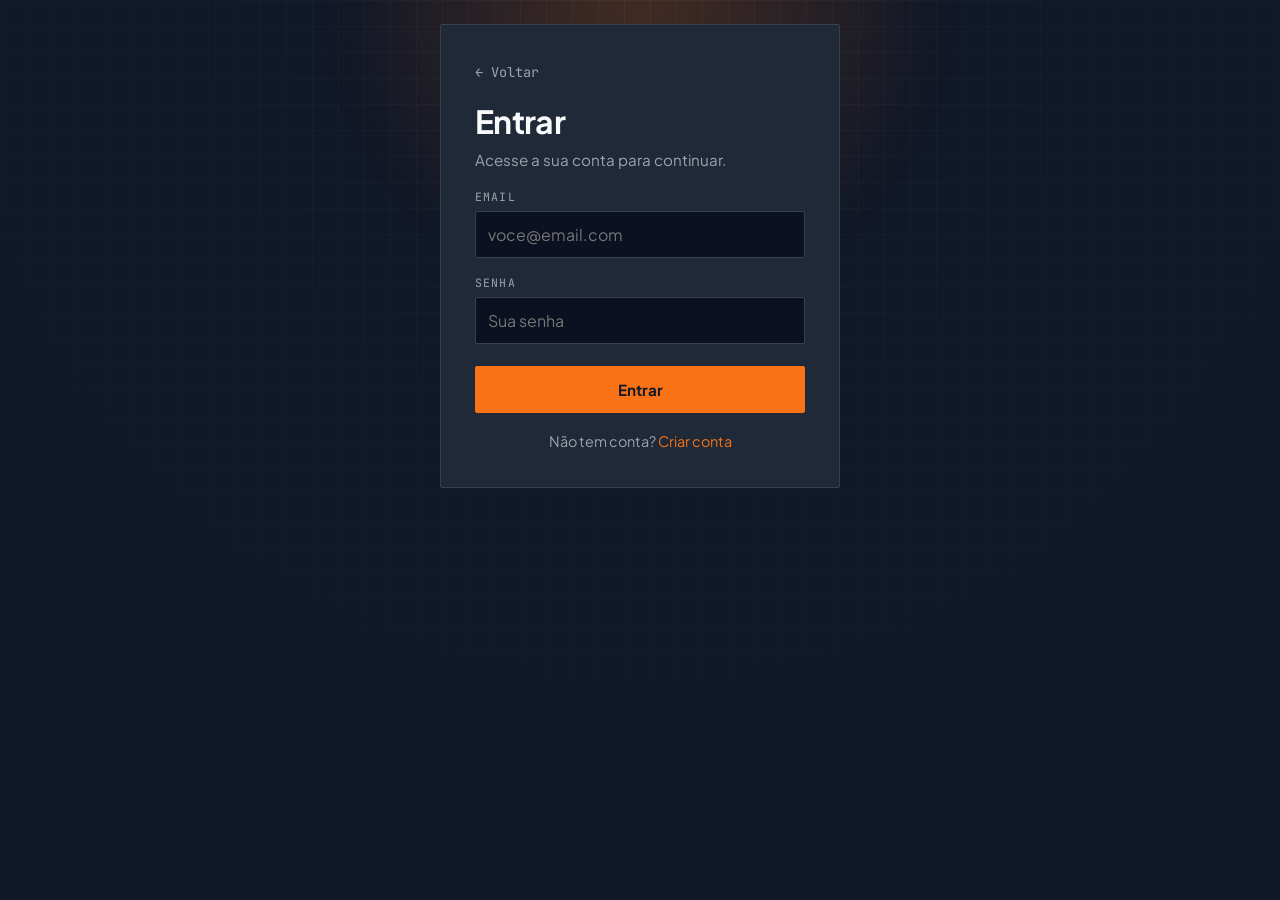
==== app.html @ e4439f46 "Fase 6 - Landing + cadastro/login: autenticacao simulada (auth.js), protecao do app e dados por usua" ====
<!DOCTYPE html>
<html lang="pt-BR">
<head>
  <meta charset="UTF-8">
  <meta name="viewport" content="width=device-width, initial-scale=1.0">
  <title>Controle Financeiro</title>
  <link rel="stylesheet" href="style.css">
</head>
<body>
  <header>
    <div class="topo-app">
      <h1>Meu Controle Financeiro</h1>
      <div class="usuario">
        <span id="usuario-atual"></span>
        <button type="button" id="btn-sair">Sair</button>
      </div>
    </div>
  </header>
  <main>
    <section>
      <h2>Saldo atual</h2>
      <p>R$ <span id="saldo"></span></p>
    </section>

    <section>
      <h2>Resumo</h2>
      <p>Receitas: <span id="total-receitas" class="receita"></span></p>
      <p>Despesas: <span id="total-despesas" class="despesa"></span></p>
    </section>

    <section>
      <h2>Adicionar receita</h2>
      <form id="form-receita">
        <label for="descricao">Descrição</label>
        <input type="text" id="descricao" placeholder="Ex: Salário">
        <label for="valor">Valor (R$)</label>
        <input type="number" id="valor" step="0.01" min="0">
        <button type="submit">Adicionar</button>
      </form>
    </section>

    <section>
      <h2>Adicionar despesa</h2>
      <form id="form-despesa">
        <label for="descricao-despesa">Descrição</label>
        <input type="text" id="descricao-despesa" placeholder="Ex: Aluguel">
        <label for="categoria-despesa">Categoria</label>
        <select id="categoria-despesa">
          <option>Moradia</option>
          <option>Alimentação</option>
          <option>Transporte</option>
          <option>Lazer</option>
          <option>Saúde</option>
          <option>Outros</option>
        </select>
        <label for="valor-despesa">Valor (R$)</label>
        <input type="number" id="valor-despesa" step="0.01" min="0">
        <button type="submit">Adicionar</button>
      </form>
    </section>

    <section>
      <h2>Importar extrato (CSV)</h2>
      <p class="dica">Formato: descricao,valor,tipo,categoria (uma transação por linha).</p>
      <input type="file" id="arquivo-csv" accept=".csv">
    </section>

    <section>
      <h2>Open Finance (simulado)</h2>
      <p class="dica">Conexão fictícia com um banco. Nenhum dado real é usado — é só uma simulação.</p>
      <label for="banco-openfinance">Instituição</label>
      <select id="banco-openfinance">
        <option>Banco Aurora</option>
        <option>Banco Laranja</option>
        <option>Fintech Pingo</option>
      </select>
      <label class="consentimento">
        <input type="checkbox" id="consentimento-openfinance">
        Autorizo o compartilhamento dos meus dados (simulado)
      </label>
      <button type="button" id="btn-openfinance">Conectar e importar</button>
      <p id="status-openfinance"></p>
    </section>

    <section>
      <h2>Gastos por categoria</h2>
      <ul id="lista-categorias"></ul>
    </section>

    <section>
      <h2>Extrato</h2>
      <ul id="lista-transacoes"></ul>
    </section>
  </main>
  <script src="auth.js"></script>
  <script>exigirLogin();</script>
  <script src="app.js"></script>
</body>
</html>
---- style.css ----
body {
  font-family: Arial, sans-serif;
  margin: 0;
  background-color: #111827;
  color: #f9fafb;
}

header {
  background-color: #1f2937;
  padding: 20px;
  text-align: center;
}

header h1 {
  color: #f97316;
  margin: 0;
}

.topo-app {
  display: flex;
  justify-content: space-between;
  align-items: center;
  gap: 10px;
  flex-wrap: wrap;
}

.usuario {
  display: flex;
  align-items: center;
  gap: 12px;
}

#usuario-atual {
  color: #9ca3af;
}

#btn-sair {
  margin-top: 0;
  background-color: #374151;
}

#btn-sair:hover {
  background-color: #4b5563;
}

main {
  padding: 20px;
}

section {
  background-color: #1f2937;
  padding: 20px;
  border-radius: 8px;
  margin-bottom: 20px;
}

label {
  display: block;
  margin-top: 10px;
}

input {
  width: 100%;
  padding: 8px;
  border: 1px solid #374151;
  border-radius: 4px;
  background-color: #111827;
  color: #f9fafb;
}

select {
  width: 100%;
  padding: 8px;
  border: 1px solid #374151;
  border-radius: 4px;
  background-color: #111827;
  color: #f9fafb;
}

button {
  margin-top: 10px;
  padding: 10px 16px;
  background-color: #f97316;
  color: white;
  border: none;
  border-radius: 4px;
  cursor: pointer;
}

button:hover {
  background-color: #ea580c;
}

#saldo {
  font-size: 2em;
  font-weight: bold;
}

ul {
  list-style: none;
  padding: 0;
  margin: 0;
}

li {
  background-color: #111827;
  padding: 10px;
  border-radius: 6px;
  margin-bottom: 8px;
}

.dica {
  color: #9ca3af;
  font-size: 0.9em;
}

input[type="checkbox"] {
  width: auto;
}

.consentimento {
  font-size: 0.9em;
}

#status-openfinance {
  color: #9ca3af;
}

.receita {
  color: #22c55e;
  font-weight: bold;
}

.despesa {
  color: #ef4444;
  font-weight: bold;
}

@media (min-width: 768px) {
  main {
    max-width: 700px;
    margin: 0 auto;
  }
}
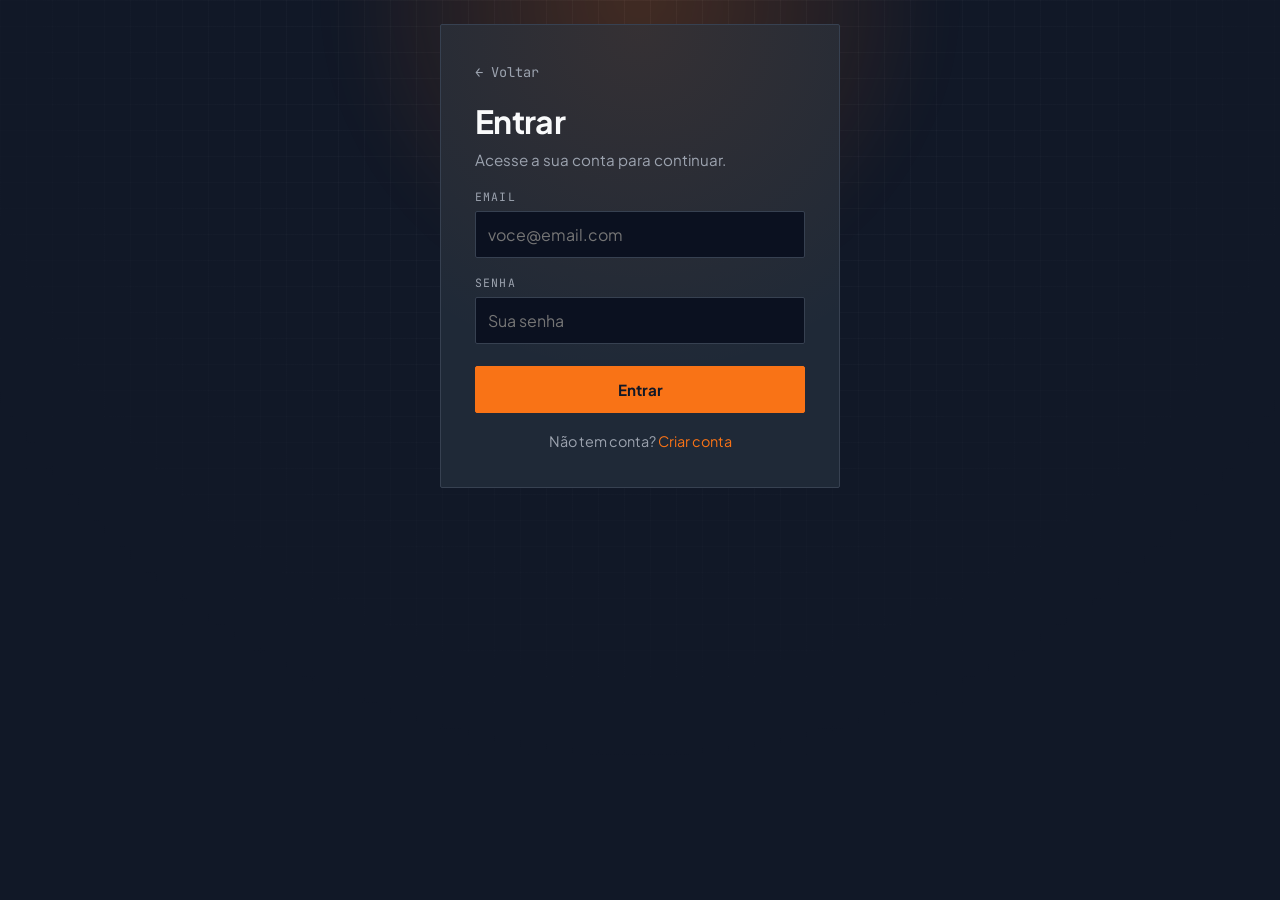
==== commit 228b4631: "UX: nova dashboard no app (grid, cards, extrato hierárquico, feedback in-page CSV), polimento login/" ====
--- a/app.html
+++ b/app.html
@@ -4,94 +4,134 @@
   <meta charset="UTF-8">
   <meta name="viewport" content="width=device-width, initial-scale=1.0">
   <title>Controle Financeiro</title>
+  <link rel="preconnect" href="https://fonts.googleapis.com">
+  <link rel="preconnect" href="https://fonts.gstatic.com" crossorigin>
+  <link href="https://fonts.googleapis.com/css2?family=Plus+Jakarta+Sans:wght@400;500;600;700;800&family=JetBrains+Mono:wght@400;500&display=swap" rel="stylesheet">
   <link rel="stylesheet" href="style.css">
 </head>
 <body>
-  <header>
-    <div class="topo-app">
-      <h1>Meu Controle Financeiro</h1>
-      <div class="usuario">
+  <header class="app-topo">
+    <div class="topo-bar">
+      <div class="marca-app">Controle<span class="ponto">.</span>Financeiro</div>
+      <div class="usuario-area">
         <span id="usuario-atual"></span>
-        <button type="button" id="btn-sair">Sair</button>
+        <button type="button" id="btn-sair" class="btn-ghost">Sair</button>
       </div>
     </div>
   </header>
-  <main>
-    <section>
-      <h2>Saldo atual</h2>
-      <p>R$ <span id="saldo"></span></p>
-    </section>
 
-    <section>
-      <h2>Resumo</h2>
-      <p>Receitas: <span id="total-receitas" class="receita"></span></p>
-      <p>Despesas: <span id="total-despesas" class="despesa"></span></p>
-    </section>
+  <main class="app-main">
+    <div class="grid-principal">
+      <div class="coluna-esquerda">
+        <section class="card-destaque surgir">
+          <p class="label-mono">Saldo atual</p>
+          <p class="saldo-valor"><span id="saldo"></span></p>
+          <p class="dica">Acompanhe em tempo real receitas, despesas e saldos.</p>
+        </section>
 
-    <section>
-      <h2>Adicionar receita</h2>
-      <form id="form-receita">
-        <label for="descricao">Descrição</label>
-        <input type="text" id="descricao" placeholder="Ex: Salário">
-        <label for="valor">Valor (R$)</label>
-        <input type="number" id="valor" step="0.01" min="0">
-        <button type="submit">Adicionar</button>
-      </form>
-    </section>
+        <section class="card surgir surgir-2">
+          <h2>Resumo</h2>
+          <div class="resumo-linha">
+            <span>Receitas</span>
+            <span id="total-receitas" class="receita"></span>
+          </div>
+          <div class="resumo-linha">
+            <span>Despesas</span>
+            <span id="total-despesas" class="despesa"></span>
+          </div>
+        </section>
 
-    <section>
-      <h2>Adicionar despesa</h2>
-      <form id="form-despesa">
-        <label for="descricao-despesa">Descrição</label>
-        <input type="text" id="descricao-despesa" placeholder="Ex: Aluguel">
-        <label for="categoria-despesa">Categoria</label>
-        <select id="categoria-despesa">
-          <option>Moradia</option>
-          <option>Alimentação</option>
-          <option>Transporte</option>
-          <option>Lazer</option>
-          <option>Saúde</option>
-          <option>Outros</option>
-        </select>
-        <label for="valor-despesa">Valor (R$)</label>
-        <input type="number" id="valor-despesa" step="0.01" min="0">
-        <button type="submit">Adicionar</button>
-      </form>
-    </section>
+        <section class="card surgir surgir-3">
+          <h2>Adicionar receita</h2>
+          <form id="form-receita" class="form-grid">
+            <div class="campo">
+              <label for="descricao">Descrição</label>
+              <input type="text" id="descricao" placeholder="Ex.: Salário">
+            </div>
+            <div class="campo">
+              <label for="valor">Valor (R$)</label>
+              <input type="number" id="valor" step="0.01" min="0" placeholder="0,00">
+            </div>
+            <button type="submit" class="btn-principal">Adicionar receita</button>
+          </form>
+        </section>
 
-    <section>
-      <h2>Importar extrato (CSV)</h2>
-      <p class="dica">Formato: descricao,valor,tipo,categoria (uma transação por linha).</p>
-      <input type="file" id="arquivo-csv" accept=".csv">
-    </section>
+        <section class="card surgir surgir-3">
+          <h2>Adicionar despesa</h2>
+          <form id="form-despesa" class="form-grid">
+            <div class="campo">
+              <label for="descricao-despesa">Descrição</label>
+              <input type="text" id="descricao-despesa" placeholder="Ex.: Aluguel">
+            </div>
+            <div class="campo-duplo">
+              <div class="campo">
+                <label for="categoria-despesa">Categoria</label>
+                <select id="categoria-despesa">
+                  <option>Moradia</option>
+                  <option>Alimentação</option>
+                  <option>Transporte</option>
+                  <option>Lazer</option>
+                  <option>Saúde</option>
+                  <option>Outros</option>
+                </select>
+              </div>
+              <div class="campo">
+                <label for="valor-despesa">Valor (R$)</label>
+                <input type="number" id="valor-despesa" step="0.01" min="0" placeholder="0,00">
+              </div>
+            </div>
+            <button type="submit" class="btn-principal">Adicionar despesa</button>
+          </form>
+        </section>
+      </div>
 
-    <section>
-      <h2>Open Finance (simulado)</h2>
-      <p class="dica">Conexão fictícia com um banco. Nenhum dado real é usado — é só uma simulação.</p>
-      <label for="banco-openfinance">Instituição</label>
-      <select id="banco-openfinance">
-        <option>Banco Aurora</option>
-        <option>Banco Laranja</option>
-        <option>Fintech Pingo</option>
-      </select>
-      <label class="consentimento">
-        <input type="checkbox" id="consentimento-openfinance">
-        Autorizo o compartilhamento dos meus dados (simulado)
-      </label>
-      <button type="button" id="btn-openfinance">Conectar e importar</button>
-      <p id="status-openfinance"></p>
-    </section>
+      <div class="coluna-direita">
+        <section class="card surgir surgir-2">
+          <h2>Extrato</h2>
+          <ul id="lista-transacoes" class="lista-transacoes"></ul>
+        </section>
 
-    <section>
-      <h2>Gastos por categoria</h2>
-      <ul id="lista-categorias"></ul>
-    </section>
+        <section class="card surgir surgir-3">
+          <h2>Gastos por categoria</h2>
+          <ul id="lista-categorias" class="lista-simples"></ul>
+        </section>
 
-    <section>
-      <h2>Extrato</h2>
-      <ul id="lista-transacoes"></ul>
-    </section>
+        <section class="card surgir surgir-3">
+          <h2>Importar extrato (CSV)</h2>
+          <p class="dica">Formato: descricao,valor,tipo,categoria (uma transação por linha).</p>
+          <label class="file-input">
+            <span>Selecionar arquivo CSV</span>
+            <input type="file" id="arquivo-csv" accept=".csv">
+          </label>
+          <p class="dica" id="csv-status"></p>
+        </section>
+
+        <section class="card surgir surgir-3">
+          <h2>Open Finance (simulado)</h2>
+          <p class="dica">Conexão fictícia com um banco. Nenhum dado real é usado.</p>
+          <div class="campo">
+            <label for="banco-openfinance">Instituição</label>
+            <select id="banco-openfinance">
+              <option>Banco Aurora</option>
+              <option>Banco Laranja</option>
+              <option>Fintech Pingo</option>
+            </select>
+          </div>
+          <label class="consentimento">
+            <input type="checkbox" id="consentimento-openfinance">
+            <span>Autorizo o compartilhamento dos meus dados (simulado)</span>
+          </label>
+          <button type="button" id="btn-openfinance" class="btn-principal">Conectar e importar</button>
+          <p id="status-openfinance" class="status-texto"></p>
+        </section>
+      </div>
+    </div>
   </main>
+
+  <footer class="app-rodape">
+    <p>Projeto acadêmico — dados salvos localmente no seu navegador.</p>
+  </footer>
+
   <script src="auth.js"></script>
   <script>exigirLogin();</script>
   <script src="app.js"></script>
--- a/style.css
+++ b/style.css
@@ -1,144 +1,512 @@
+:root {
+  --bg: #111827;
+  --bg-deep: #0b1120;
+  --surface: #1f2937;
+  --surface-2: #242b3d;
+  --border: #374151;
+  --border-forte: #4b5563;
+  --text: #f9fafb;
+  --muted: #9ca3af;
+  --muted-2: #6b7280;
+  --accent: #f97316;
+  --accent-strong: #ea580c;
+  --receita: #22c55e;
+  --despesa: #ef4444;
+  --font-display: "Plus Jakarta Sans", system-ui, sans-serif;
+  --font-mono: "JetBrains Mono", monospace;
+  --ease-out: cubic-bezier(0, 0, 0.2, 1);
+  --spring: cubic-bezier(0.34, 1.56, 0.64, 1);
+}
+
+* {
+  box-sizing: border-box;
+}
+
 body {
-  font-family: Arial, sans-serif;
   margin: 0;
-  background-color: #111827;
-  color: #f9fafb;
-}
-
-header {
-  background-color: #1f2937;
-  padding: 20px;
-  text-align: center;
-}
-
-header h1 {
-  color: #f97316;
-  margin: 0;
-}
-
-.topo-app {
+  font-family: var(--font-display);
+  background-color: var(--bg);
+  color: var(--text);
+  line-height: 1.5;
+  -webkit-font-smoothing: antialiased;
+  position: relative;
+  overflow-x: hidden;
+}
+
+body::before {
+  content: "";
+  position: fixed;
+  inset: 0;
+  background-image:
+    linear-gradient(to right, rgba(249, 250, 251, 0.03) 1px, transparent 1px),
+    linear-gradient(to bottom, rgba(249, 250, 251, 0.03) 1px, transparent 1px);
+  background-size: 26px 26px;
+  -webkit-mask-image: radial-gradient(circle at 50% 0%, #000, transparent 72%);
+  mask-image: radial-gradient(circle at 50% 0%, #000, transparent 72%);
+  pointer-events: none;
+  z-index: 0;
+}
+
+body::after {
+  content: "";
+  position: fixed;
+  top: -320px;
+  left: 50%;
+  transform: translateX(-50%);
+  width: 760px;
+  height: 560px;
+  background: radial-gradient(circle, rgba(249, 115, 22, 0.16), transparent 65%);
+  filter: blur(22px);
+  pointer-events: none;
+  z-index: 0;
+}
+
+body > * {
+  position: relative;
+  z-index: 1;
+}
+
+.app-topo {
+  border-bottom: 1px solid var(--border);
+  backdrop-filter: blur(6px);
+  background-color: rgba(17, 24, 39, 0.8);
+}
+
+.topo-bar {
   display: flex;
   justify-content: space-between;
   align-items: center;
   gap: 10px;
   flex-wrap: wrap;
-}
-
-.usuario {
+  max-width: 1100px;
+  margin: 0 auto;
+  padding: 16px 28px;
+}
+
+.marca-app {
+  font-weight: 800;
+  letter-spacing: -0.02em;
+  font-size: 1.05rem;
+}
+
+.marca-app .ponto {
+  color: var(--accent);
+}
+
+.usuario-area {
   display: flex;
   align-items: center;
   gap: 12px;
 }
 
 #usuario-atual {
-  color: #9ca3af;
-}
-
-#btn-sair {
+  color: var(--muted);
+  font-family: var(--font-mono);
+  font-size: 0.82rem;
+  letter-spacing: 0.06em;
+  text-transform: uppercase;
+}
+
+.btn-ghost {
   margin-top: 0;
-  background-color: #374151;
-}
-
-#btn-sair:hover {
-  background-color: #4b5563;
-}
-
-main {
-  padding: 20px;
-}
-
-section {
-  background-color: #1f2937;
-  padding: 20px;
-  border-radius: 8px;
-  margin-bottom: 20px;
+  padding: 8px 16px;
+  background-color: transparent;
+  color: var(--text);
+  border: 1px solid var(--border);
+  border-radius: 2px;
+  font-size: 0.85rem;
+  font-weight: 600;
+  cursor: pointer;
+  transition: background-color 0.18s ease, border-color 0.18s ease, transform 0.12s ease;
+}
+
+.btn-ghost:hover {
+  background-color: rgba(249, 250, 251, 0.06);
+  border-color: var(--muted);
+}
+
+.btn-ghost:active {
+  transform: translateY(1px);
+}
+
+.app-main {
+  max-width: 1100px;
+  margin: 0 auto;
+  padding: 30px 28px 60px;
+}
+
+.grid-principal {
+  display: grid;
+  grid-template-columns: repeat(2, 1fr);
+  gap: 18px;
+  align-items: start;
+}
+
+.coluna-esquerda,
+.coluna-direita {
+  display: flex;
+  flex-direction: column;
+  gap: 18px;
+}
+
+.card,
+.card-destaque {
+  background-color: var(--surface);
+  border: 1px solid var(--border);
+  border-radius: 2px;
+  padding: 24px;
+  position: relative;
+  overflow: hidden;
+  transition: transform 0.4s var(--spring), border-color 0.3s ease, background-color 0.3s ease;
+}
+
+.card:hover,
+.card-destaque:hover {
+  transform: translateY(-4px);
+  border-color: var(--accent);
+}
+
+.card::before {
+  content: "";
+  position: absolute;
+  inset: 0;
+  background: radial-gradient(circle at top, rgba(249, 115, 22, 0.08), transparent 60%);
+  pointer-events: none;
+}
+
+.card > *,
+.card-destaque > * {
+  position: relative;
+  z-index: 1;
+}
+
+.card-destaque {
+  background: linear-gradient(180deg, rgba(249, 115, 22, 0.12), transparent 60%), var(--surface);
+}
+
+.label-mono {
+  margin: 0;
+  font-family: var(--font-mono);
+  font-size: 0.72rem;
+  text-transform: uppercase;
+  letter-spacing: 0.18em;
+  color: var(--accent);
+}
+
+.saldo-valor {
+  margin: 12px 0 10px;
+  font-family: var(--font-mono);
+  font-size: clamp(2.4rem, 5vw, 3.2rem);
+  letter-spacing: -0.03em;
+  font-weight: 500;
+}
+
+.dica {
+  margin: 0;
+  color: var(--muted);
+  font-size: 0.92rem;
+}
+
+.card h2 {
+  margin: 0 0 16px;
+  font-family: var(--font-mono);
+  font-size: 0.72rem;
+  text-transform: uppercase;
+  letter-spacing: 0.16em;
+  color: var(--accent);
+}
+
+.resumo-linha {
+  display: flex;
+  justify-content: space-between;
+  align-items: center;
+  padding: 10px 0;
+  border-top: 1px solid rgba(55, 65, 81, 0.8);
+  color: var(--muted);
+}
+
+.resumo-linha:first-of-type {
+  border-top: none;
+  padding-top: 0;
+}
+
+.resumo-linha:last-of-type {
+  padding-bottom: 0;
+}
+
+.receita {
+  color: var(--receita);
+  font-weight: 700;
+  font-family: var(--font-mono);
+}
+
+.despesa {
+  color: var(--despesa);
+  font-weight: 700;
+  font-family: var(--font-mono);
+}
+
+.form-grid {
+  display: flex;
+  flex-direction: column;
+  gap: 14px;
+}
+
+.campo-duplo {
+  display: grid;
+  grid-template-columns: 1fr 1fr;
+  gap: 14px;
+}
+
+.campo {
+  display: flex;
+  flex-direction: column;
+  gap: 6px;
 }
 
 label {
-  display: block;
-  margin-top: 10px;
-}
-
-input {
-  width: 100%;
-  padding: 8px;
-  border: 1px solid #374151;
-  border-radius: 4px;
-  background-color: #111827;
-  color: #f9fafb;
-}
-
+  font-family: var(--font-mono);
+  font-size: 0.72rem;
+  text-transform: uppercase;
+  letter-spacing: 0.1em;
+  color: var(--muted);
+}
+
+input,
 select {
   width: 100%;
-  padding: 8px;
-  border: 1px solid #374151;
-  border-radius: 4px;
-  background-color: #111827;
-  color: #f9fafb;
-}
-
-button {
-  margin-top: 10px;
-  padding: 10px 16px;
-  background-color: #f97316;
-  color: white;
-  border: none;
-  border-radius: 4px;
+  padding: 11px 12px;
+  border: 1px solid var(--border);
+  border-radius: 2px;
+  background-color: var(--bg-deep);
+  color: var(--text);
+  font-size: 0.98rem;
+  font-family: var(--font-display);
+  transition: border-color 0.2s ease, box-shadow 0.2s ease;
+}
+
+input:focus,
+select:focus {
+  outline: none;
+  border-color: var(--accent);
+  box-shadow: 0 0 0 3px rgba(249, 115, 22, 0.18);
+}
+
+.btn-principal {
+  align-self: flex-start;
+  margin-top: 6px;
+  padding: 11px 22px;
+  background-color: var(--accent);
+  color: #111827;
+  border: 1px solid var(--accent);
+  border-radius: 2px;
+  font-family: var(--font-display);
+  font-size: 0.95rem;
+  font-weight: 700;
   cursor: pointer;
-}
-
-button:hover {
-  background-color: #ea580c;
-}
-
-#saldo {
-  font-size: 2em;
-  font-weight: bold;
-}
-
-ul {
+  transition: background-color 0.18s ease, border-color 0.18s ease, transform 0.12s ease;
+}
+
+.btn-principal:hover {
+  background-color: var(--accent-strong);
+  border-color: var(--accent-strong);
+}
+
+.btn-principal:active {
+  transform: translateY(1px);
+}
+
+.btn-principal:disabled {
+  opacity: 0.6;
+  cursor: not-allowed;
+  transform: none;
+}
+
+.lista-transacoes {
+  display: flex;
+  flex-direction: column;
+  gap: 10px;
+  margin: 0;
+  padding: 0;
   list-style: none;
+}
+
+.lista-transacoes li {
+  display: flex;
+  justify-content: space-between;
+  gap: 12px;
+  align-items: center;
+  background-color: var(--surface-2);
+  border: 1px solid var(--border);
+  border-radius: 2px;
+  padding: 12px 14px;
+  transition: transform 0.25s var(--spring), border-color 0.25s ease;
+}
+
+.lista-transacoes li:hover {
+  transform: translateY(-2px);
+  border-color: var(--border-forte);
+}
+
+.transacao-info {
+  display: flex;
+  flex-direction: column;
+  gap: 4px;
+}
+
+.transacao-titulo {
+  font-weight: 600;
+}
+
+.transacao-meta {
+  font-family: var(--font-mono);
+  font-size: 0.78rem;
+  color: var(--muted);
+  letter-spacing: 0.08em;
+  text-transform: uppercase;
+}
+
+.transacao-valor {
+  font-family: var(--font-mono);
+  font-size: 0.98rem;
+  font-weight: 600;
+}
+
+.lista-simples {
+  display: flex;
+  flex-direction: column;
+  gap: 10px;
+  margin: 0;
   padding: 0;
-  margin: 0;
-}
-
-li {
-  background-color: #111827;
-  padding: 10px;
-  border-radius: 6px;
-  margin-bottom: 8px;
-}
-
-.dica {
-  color: #9ca3af;
-  font-size: 0.9em;
-}
-
-input[type="checkbox"] {
+  list-style: none;
+}
+
+.lista-simples li {
+  display: flex;
+  justify-content: space-between;
+  align-items: center;
+  padding: 10px 12px;
+  background-color: var(--surface-2);
+  border: 1px solid var(--border);
+  border-radius: 2px;
+  transition: border-color 0.25s ease;
+}
+
+.lista-simples li:hover {
+  border-color: var(--border-forte);
+}
+
+.file-input {
+  display: inline-flex;
+  align-items: center;
+  gap: 10px;
+  margin-top: 12px;
+  padding: 10px 18px;
+  border: 1px dashed var(--border-forte);
+  border-radius: 2px;
+  color: var(--muted);
+  cursor: pointer;
+  transition: border-color 0.2s ease, color 0.2s ease, background-color 0.2s ease;
+}
+
+.file-input:hover {
+  border-color: var(--accent);
+  color: var(--text);
+  background-color: rgba(249, 115, 22, 0.08);
+}
+
+.file-input input {
+  display: none;
+}
+
+.consentimento {
+  display: flex;
+  align-items: center;
+  gap: 10px;
+  margin: 16px 0 6px;
+  font-family: var(--font-display);
+  font-size: 0.9rem;
+  text-transform: none;
+  letter-spacing: normal;
+  color: var(--text);
+}
+
+.consentimento input {
   width: auto;
-}
-
-.consentimento {
-  font-size: 0.9em;
-}
-
-#status-openfinance {
-  color: #9ca3af;
-}
-
-.receita {
-  color: #22c55e;
-  font-weight: bold;
-}
-
-.despesa {
-  color: #ef4444;
-  font-weight: bold;
-}
-
-@media (min-width: 768px) {
-  main {
-    max-width: 700px;
-    margin: 0 auto;
-  }
-}+  box-shadow: none;
+}
+
+.status-texto {
+  margin: 12px 0 0;
+  color: var(--muted);
+  font-family: var(--font-mono);
+  font-size: 0.82rem;
+  letter-spacing: 0.06em;
+  text-transform: uppercase;
+}
+
+.app-rodape {
+  border-top: 1px solid var(--border);
+  padding: 18px 28px;
+  text-align: center;
+  color: var(--muted-2);
+  font-size: 0.82rem;
+}
+
+.surgir {
+  opacity: 0;
+  transform: translateY(12px);
+  animation: surgir 0.7s var(--ease-out) forwards;
+}
+
+.surgir-2 {
+  animation-delay: 0.1s;
+}
+
+.surgir-3 {
+  animation-delay: 0.18s;
+}
+
+@keyframes surgir {
+  to {
+    opacity: 1;
+    transform: translateY(0);
+  }
+}
+
+@media (max-width: 920px) {
+  .grid-principal {
+    grid-template-columns: 1fr;
+  }
+}
+
+@media (max-width: 640px) {
+  .topo-bar {
+    flex-direction: column;
+    align-items: flex-start;
+    gap: 10px;
+  }
+
+  .campo-duplo {
+    grid-template-columns: 1fr;
+  }
+
+  .lista-transacoes li {
+    flex-direction: column;
+    align-items: flex-start;
+  }
+}
+
+@media (prefers-reduced-motion: reduce) {
+  *,
+  *::before,
+  *::after {
+    animation: none !important;
+    transition: none !important;
+  }
+
+  .surgir {
+    opacity: 1;
+    transform: none;
+  }
+}
